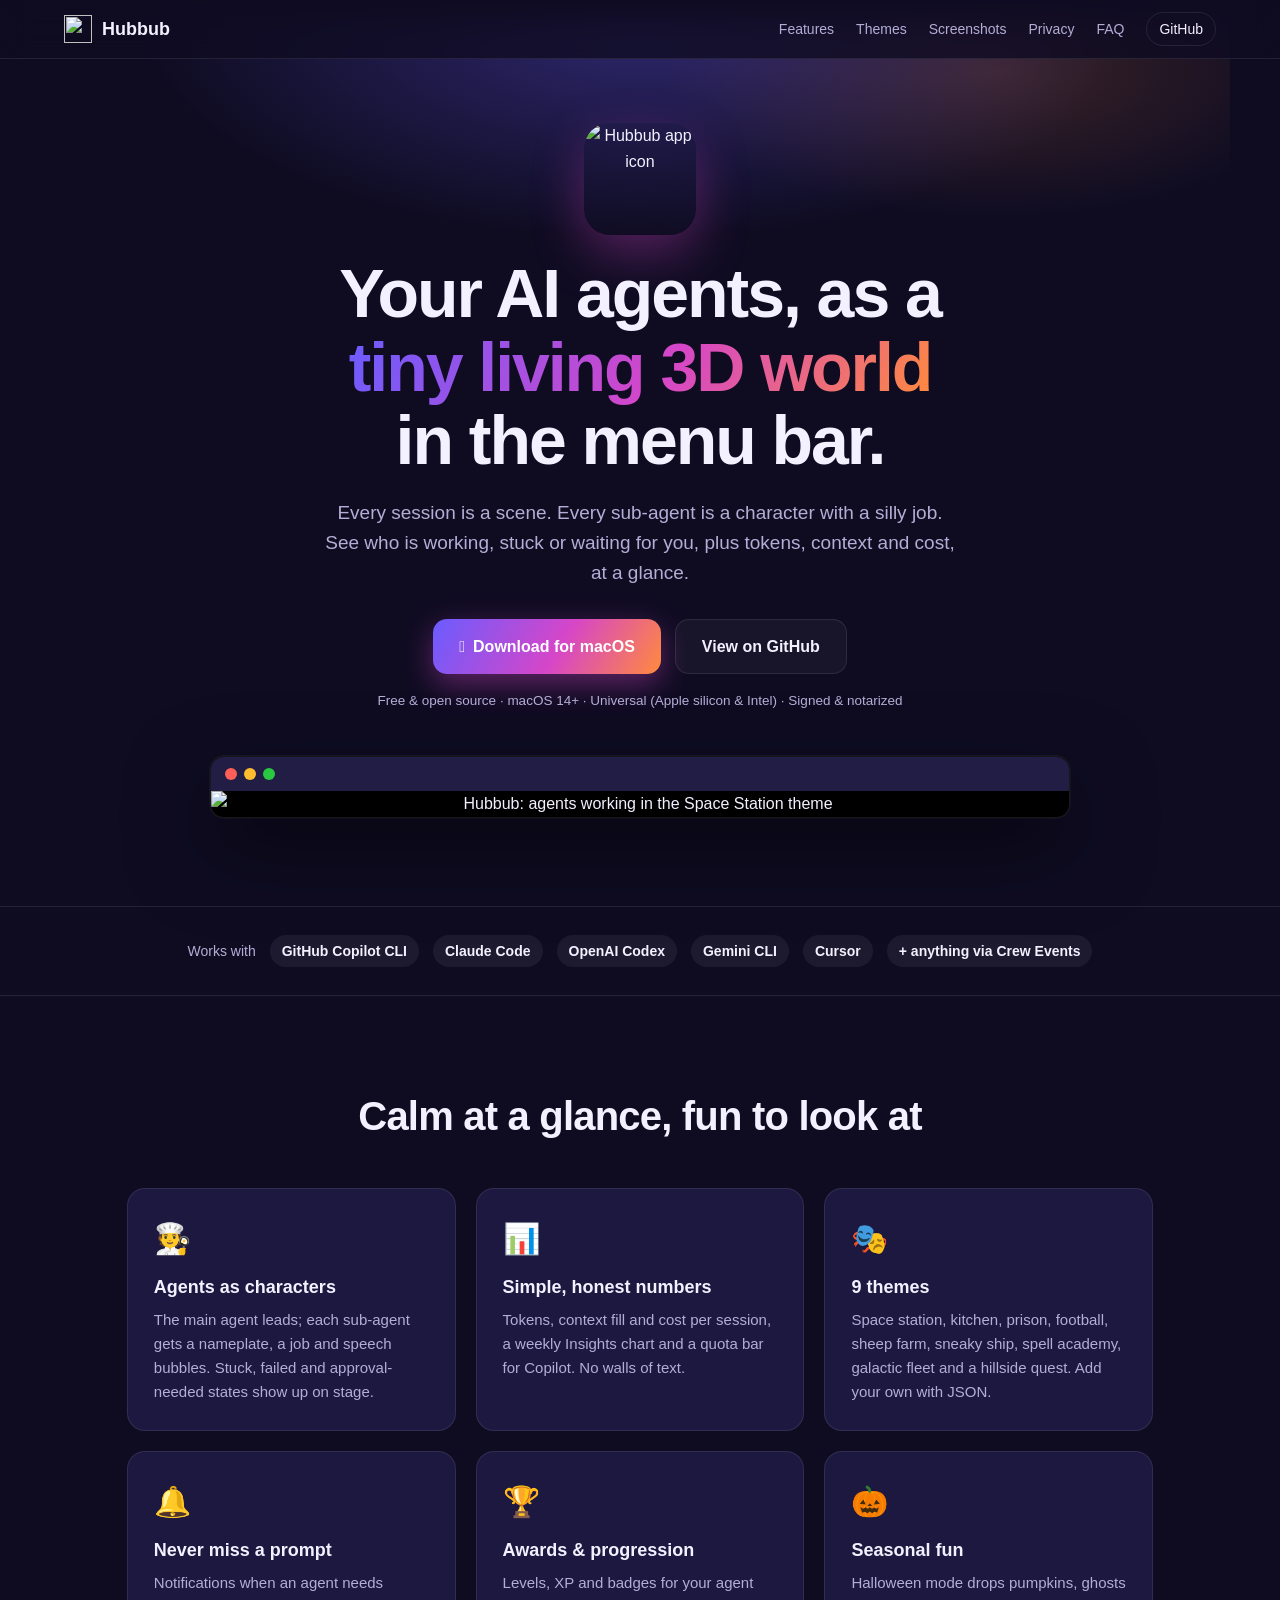
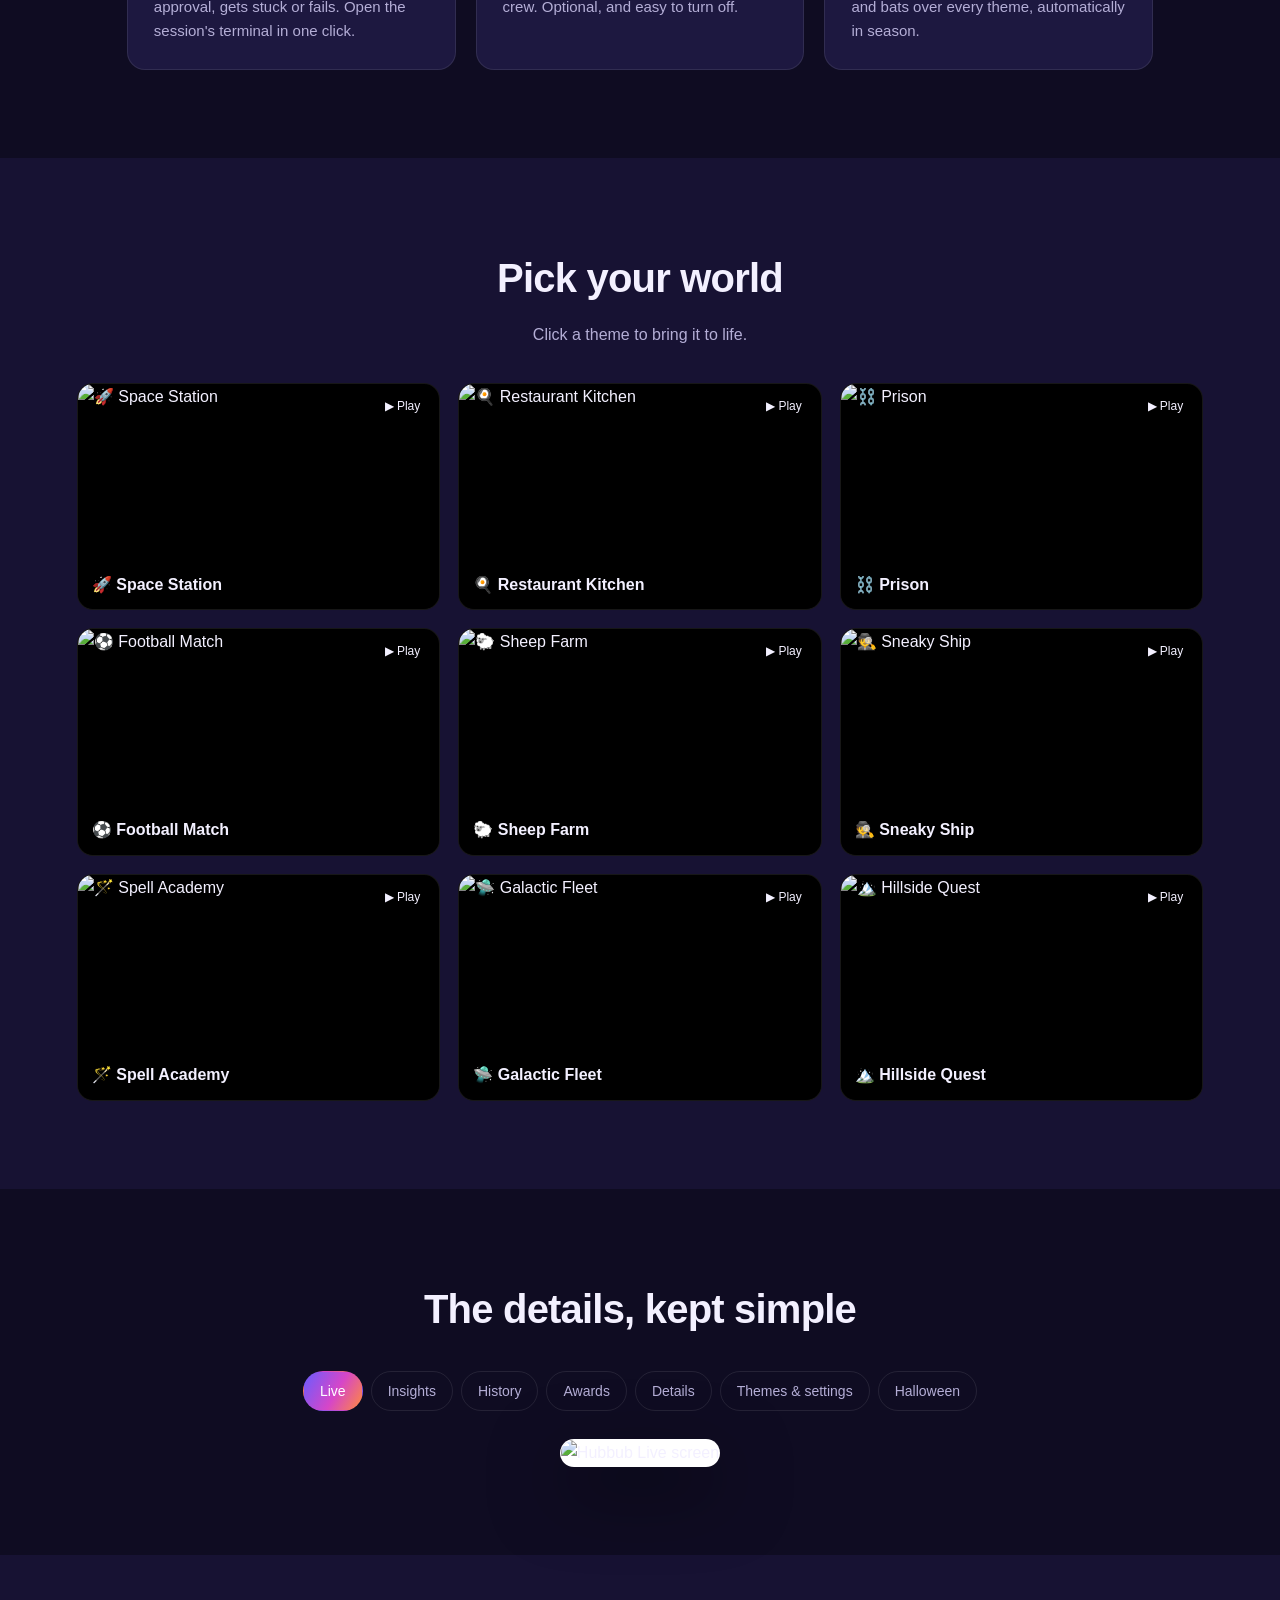
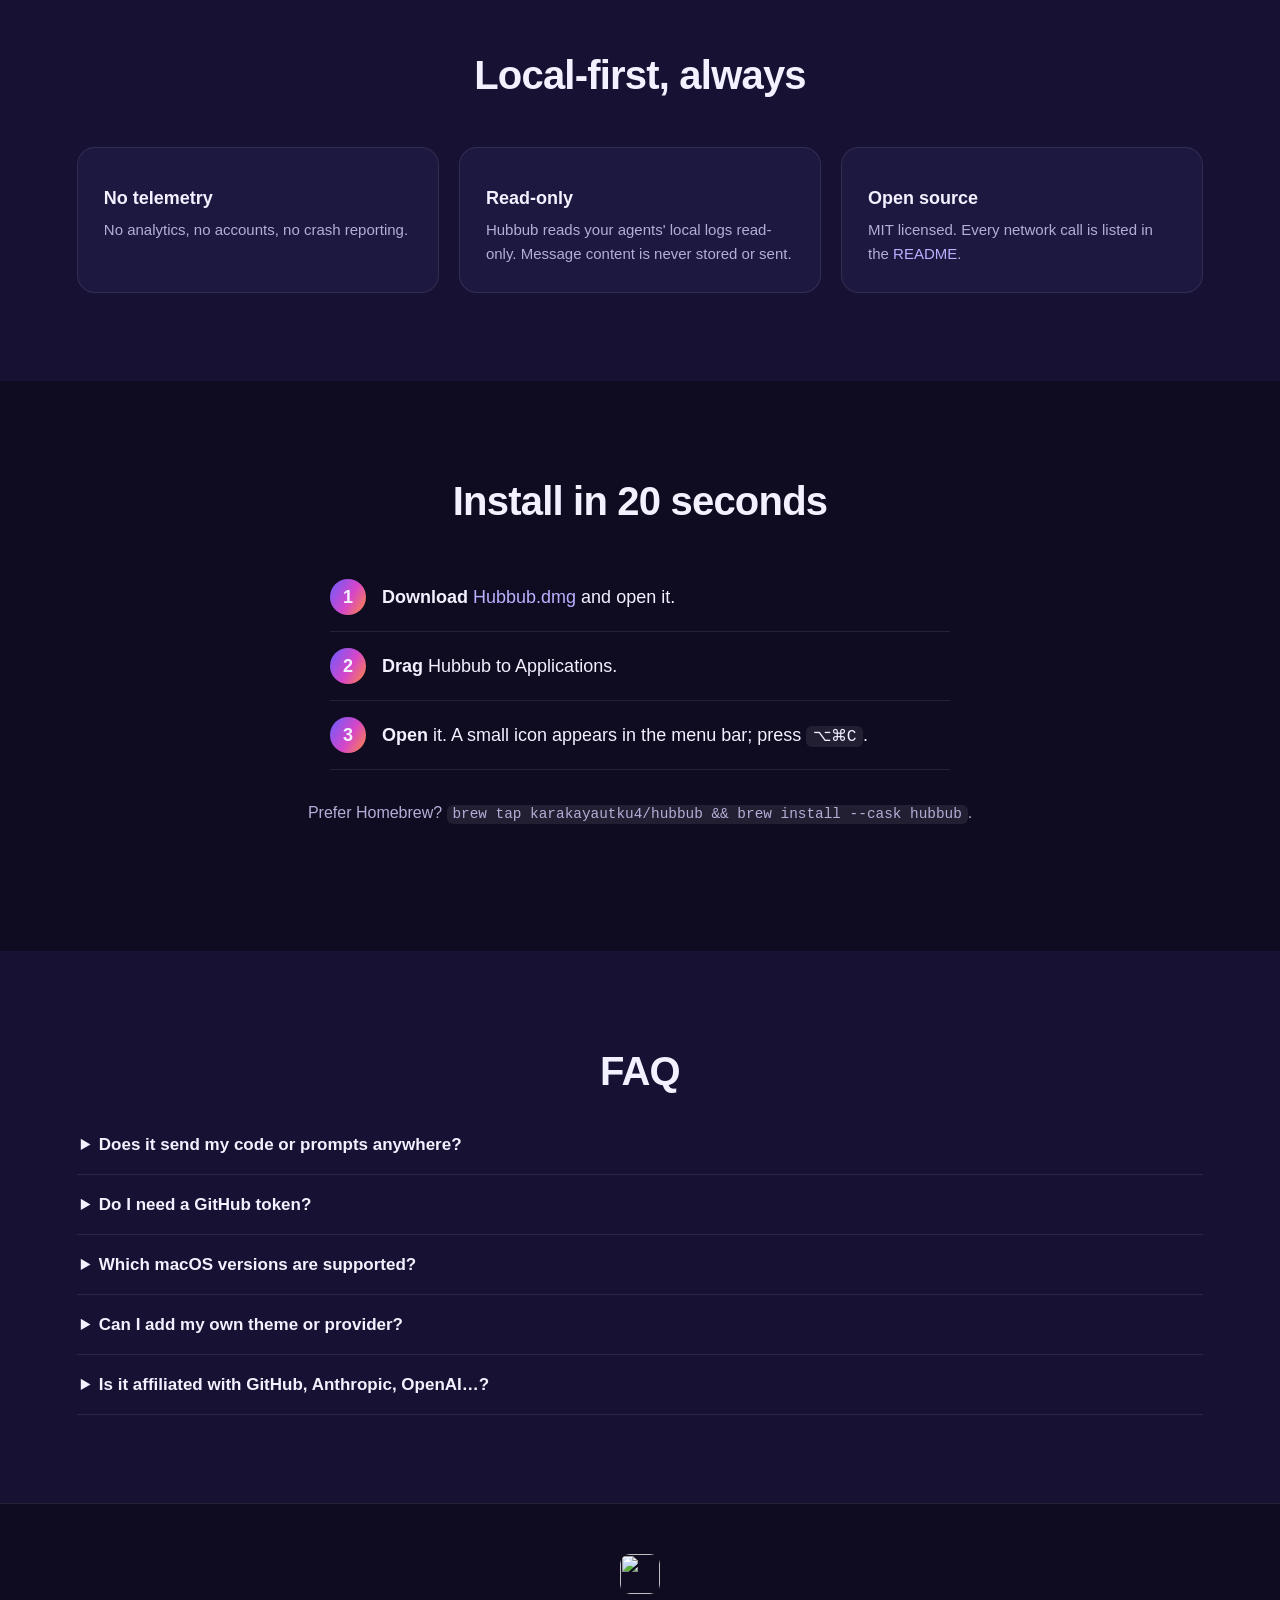
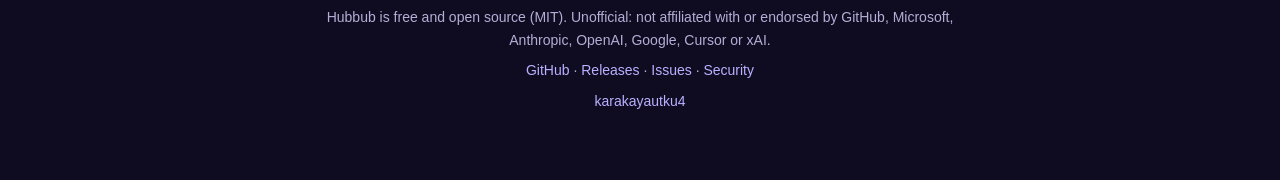
==== site/index.html @ 44a7c017 "Hubbub 0.1.0: initial public release Co-authored-by: Copilot <223556219+Copilot@users.noreply.github" ====
<!doctype html>
<html lang="en">
<head>
<meta charset="utf-8">
<meta name="viewport" content="width=device-width, initial-scale=1">
<title>Hubbub – your AI coding agents as a tiny 3D world in the macOS menu bar</title>
<meta name="description" content="Hubbub turns Copilot, Claude Code, Codex, Gemini and Cursor sessions into small interactive 3D scenes in your menu bar. See who is working, stuck or waiting, plus tokens, context and cost. Free, open source, local-first.">
<meta property="og:title" content="Hubbub – AI agents as a tiny 3D world in your menu bar">
<meta property="og:description" content="Every session is a scene. Every sub-agent is a character with a silly job. Free, open source, no telemetry.">
<meta property="og:type" content="website">
<meta property="og:image" content="https://karakayautku4.github.io/hubbub/images/themes/space.jpg">
<meta name="twitter:card" content="summary_large_image">
<meta name="theme-color" content="#14102b">
<link rel="canonical" href="https://karakayautku4.github.io/hubbub/">
<meta name="keywords" content="Hubbub, macOS menu bar app, AI coding agents, GitHub Copilot CLI, Claude Code, Codex CLI, Gemini CLI, Cursor, agent monitor, token usage, context window, session viewer, SceneKit">
<meta name="robots" content="index, follow, max-image-preview:large">
<meta property="og:url" content="https://karakayautku4.github.io/hubbub/">
<meta property="og:site_name" content="Hubbub">
<meta property="og:image:alt" content="Hubbub showing AI agents working in a 3D space station">
<script type="application/ld+json">
{"@context":"https://schema.org","@graph":[
{"@type":"SoftwareApplication","name":"Hubbub","applicationCategory":"DeveloperApplication","operatingSystem":"macOS 14 or later",
 "description":"Free, open-source macOS menu bar app that shows GitHub Copilot CLI, Claude Code, Codex, Gemini CLI and Cursor sessions as small interactive 3D scenes, with tokens, context usage, cost and quota at a glance. Local-first, no telemetry.",
 "url":"https://karakayautku4.github.io/hubbub/","downloadUrl":"https://github.com/karakayautku4/hubbub/releases/latest/download/Hubbub.dmg",
 "softwareVersion":"0.1.0","license":"https://opensource.org/licenses/MIT","image":"https://karakayautku4.github.io/hubbub/images/icon.png",
 "codeRepository":"https://github.com/karakayautku4/hubbub","offers":{"@type":"Offer","price":"0","priceCurrency":"USD"},
 "author":{"@type":"Person","name":"karakayautku4","url":"https://karakayautku4.dev"}},
{"@type":"FAQPage","mainEntity":[
 {"@type":"Question","name":"What is Hubbub?","acceptedAnswer":{"@type":"Answer","text":"Hubbub is a free, open-source macOS menu bar app that turns your AI coding agent sessions (GitHub Copilot CLI, Claude Code, Codex, Gemini CLI, Cursor) into small interactive 3D scenes, showing who is working, stuck or waiting for approval, plus tokens, context fill and cost."}},
 {"@type":"Question","name":"Does Hubbub send my code or prompts anywhere?","acceptedAnswer":{"@type":"Answer","text":"No. Hubbub only reads local session logs read-only, has no telemetry, and never stores or sends message content."}},
 {"@type":"Question","name":"Which macOS versions does Hubbub support?","acceptedAnswer":{"@type":"Answer","text":"macOS 14 (Sonoma) or later, on Apple silicon and Intel. The download is signed with a Developer ID and notarized by Apple."}},
 {"@type":"Question","name":"How do I install Hubbub?","acceptedAnswer":{"@type":"Answer","text":"Download Hubbub.dmg from GitHub Releases, drag Hubbub to Applications, or run: brew tap karakayautku4/hubbub && brew install --cask hubbub."}}]}
]}
</script>
<link rel="icon" href="images/icon.png">
<link rel="stylesheet" href="style.css">
</head>
<body>

<header class="nav">
  <a class="brand" href="#top"><img src="images/icon.png" alt="" width="28" height="28"> Hubbub</a>
  <nav>
    <a href="#features">Features</a>
    <a href="#themes">Themes</a>
    <a href="#screens">Screenshots</a>
    <a href="#privacy">Privacy</a>
    <a href="#faq">FAQ</a>
    <a class="gh" href="https://github.com/karakayautku4/hubbub">GitHub</a>
  </nav>
</header>

<main id="top">
  <section class="hero">
    <img class="app-icon" src="images/icon.png" alt="Hubbub app icon" width="112" height="112">
    <h1>Your AI agents, as a<br><span class="grad">tiny living 3D world</span><br>in the menu bar.</h1>
    <p class="lead">Every session is a scene. Every sub-agent is a character with a silly job.
      See who is working, stuck or waiting for you, plus tokens, context and cost, at a glance.</p>
    <div class="cta">
      <a class="btn primary" id="dl" href="https://github.com/karakayautku4/hubbub/releases/latest/download/Hubbub.dmg">
        <span class="apple"></span> Download for macOS</a>
      <a class="btn" href="https://github.com/karakayautku4/hubbub">View on GitHub</a>
    </div>
    <p class="meta"><span id="ver">Free &amp; open source</span> · macOS 14+ · Universal (Apple silicon &amp; Intel) · Signed &amp; notarized</p>

    <div class="window">
      <div class="bar"><i></i><i></i><i></i></div>
      <img src="images/hero.gif" alt="Hubbub: agents working in the Space Station theme">
    </div>
  </section>

  <section class="strip">
    <span>Works with</span>
    <b>GitHub Copilot CLI</b><b>Claude Code</b><b>OpenAI Codex</b><b>Gemini CLI</b><b>Cursor</b><b>+ anything via Crew Events</b>
  </section>

  <section id="features">
    <h2>Calm at a glance, fun to look at</h2>
    <div class="grid">
      <article><div class="ico">🧑‍🍳</div><h3>Agents as characters</h3>
        <p>The main agent leads; each sub-agent gets a nameplate, a job and speech bubbles. Stuck, failed and approval-needed states show up on stage.</p></article>
      <article><div class="ico">📊</div><h3>Simple, honest numbers</h3>
        <p>Tokens, context fill and cost per session, a weekly Insights chart and a quota bar for Copilot. No walls of text.</p></article>
      <article><div class="ico">🎭</div><h3>9 themes</h3>
        <p>Space station, kitchen, prison, football, sheep farm, sneaky ship, spell academy, galactic fleet and a hillside quest. Add your own with JSON.</p></article>
      <article><div class="ico">🔔</div><h3>Never miss a prompt</h3>
        <p>Notifications when an agent needs approval, gets stuck or fails. Open the session's terminal in one click.</p></article>
      <article><div class="ico">🏆</div><h3>Awards &amp; progression</h3>
        <p>Levels, XP and badges for your agent crew. Optional, and easy to turn off.</p></article>
      <article><div class="ico">🎃</div><h3>Seasonal fun</h3>
        <p>Halloween mode drops pumpkins, ghosts and bats over every theme, automatically in season.</p></article>
    </div>
  </section>

  <section id="themes" class="dark">
    <h2>Pick your world</h2>
    <p class="sub">Click a theme to bring it to life.</p>
    <div class="themes" id="themeGrid"></div>
  </section>

  <section id="screens">
    <h2>The details, kept simple</h2>
    <div class="tabs" id="shotTabs" role="tablist"></div>
    <div class="shot"><img id="shotImg" alt=""></div>
  </section>

  <section id="privacy" class="dark">
    <h2>Local-first, always</h2>
    <div class="grid three">
      <article><h3>No telemetry</h3><p>No analytics, no accounts, no crash reporting.</p></article>
      <article><h3>Read-only</h3><p>Hubbub reads your agents' local logs read-only. Message content is never stored or sent.</p></article>
      <article><h3>Open source</h3><p>MIT licensed. Every network call is listed in the <a href="https://github.com/karakayautku4/hubbub#-privacy">README</a>.</p></article>
    </div>
  </section>

  <section id="install">
    <h2>Install in 20 seconds</h2>
    <ol class="steps">
      <li><span><b>Download</b> <a href="https://github.com/karakayautku4/hubbub/releases/latest/download/Hubbub.dmg">Hubbub.dmg</a> and open it.</span></li>
      <li><span><b>Drag</b> Hubbub to Applications.</span></li>
      <li><span><b>Open</b> it. A small icon appears in the menu bar; press <kbd>⌥⌘C</kbd>.</span></li>
    </ol>
    <p class="sub">Prefer Homebrew? <code>brew tap karakayautku4/hubbub &amp;&amp; brew install --cask hubbub</code>.</p>
  </section>

  <section id="faq" class="dark">
    <h2>FAQ</h2>
    <div class="faq">
      <details><summary>Does it send my code or prompts anywhere?</summary><p>No. Hubbub only reads local session logs and shows tool names, timestamps and token counts.</p></details>
      <details><summary>Do I need a GitHub token?</summary><p>Only for the Copilot quota bar (via <code>gh auth login</code>). Everything else works without it.</p></details>
      <details><summary>Which macOS versions are supported?</summary><p>macOS 14 (Sonoma) or later, on Apple silicon and Intel.</p></details>
      <details><summary>Can I add my own theme or provider?</summary><p>Yes. See the <a href="https://github.com/karakayautku4/hubbub/blob/main/docs/CREATING_THEMES.md">theme guide</a> and <a href="https://github.com/karakayautku4/hubbub/blob/main/CONTRIBUTING.md">contributing</a>.</p></details>
      <details><summary>Is it affiliated with GitHub, Anthropic, OpenAI…?</summary><p>No. Hubbub is an independent project. Names and logos belong to their owners.</p></details>
    </div>
  </section>
</main>

<footer>
  <img src="images/icon.png" alt="" width="40" height="40">
  <p>Hubbub is free and open source (MIT). Unofficial: not affiliated with or endorsed by GitHub, Microsoft, Anthropic, OpenAI, Google, Cursor or xAI.</p>
  <p><a href="https://github.com/karakayautku4/hubbub">GitHub</a> · <a href="https://github.com/karakayautku4/hubbub/releases">Releases</a> · <a href="https://github.com/karakayautku4/hubbub/issues">Issues</a> · <a href="https://github.com/karakayautku4/hubbub/blob/main/SECURITY.md">Security</a></p>
  <p><a href="https://karakayautku4.dev">karakayautku4</a></p>
</footer>

<script src="script.js"></script>
</body>
</html>
---- site/style.css ----
:root {
  --bg: #0f0c22; --bg2: #171233; --card: #1d1840; --line: rgba(255,255,255,.09);
  --text: #f3f0ff; --dim: #b4aed6;
  --a: #6a5cff; --b: #d646c8; --c: #ff8a3d;
  --grad: linear-gradient(120deg, var(--a), var(--b) 55%, var(--c));
}
* { box-sizing: border-box; }
html { scroll-behavior: smooth; }
body { margin: 0; background: var(--bg); color: var(--text); line-height: 1.6;
  font: 16px/1.6 -apple-system, BlinkMacSystemFont, "SF Pro Text", "Segoe UI", Roboto, sans-serif; }
a { color: #b9b0ff; text-decoration: none; } a:hover { text-decoration: underline; }
code, kbd { font-family: ui-monospace, "SF Mono", Menlo, monospace; background: rgba(255,255,255,.08);
  padding: .1em .4em; border-radius: 6px; font-size: .9em; }
img { max-width: 100%; display: block; }

.nav { position: sticky; top: 0; z-index: 10; display: flex; justify-content: space-between; align-items: center;
  padding: 12px max(20px, 5vw); background: rgba(15,12,34,.8); backdrop-filter: blur(14px); border-bottom: 1px solid var(--line); }
.brand { display: flex; align-items: center; gap: 10px; font-weight: 700; color: var(--text); font-size: 18px; }
.nav nav { display: flex; gap: 22px; align-items: center; font-size: 14px; }
.nav nav a { color: var(--dim); } .nav nav a:hover { color: var(--text); text-decoration: none; }
.nav .gh { border: 1px solid var(--line); padding: 5px 12px; border-radius: 999px; color: var(--text); }

section { padding: 88px max(20px, 6vw); max-width: 1180px; margin: 0 auto; }
section.dark { max-width: none; background: var(--bg2); }
section.dark > * { max-width: 1180px; margin-left: auto; margin-right: auto; }
h2 { font-size: clamp(28px, 4vw, 40px); text-align: center; margin: 0 0 12px; letter-spacing: -.02em; }
.sub { text-align: center; color: var(--dim); margin: 0 0 36px; }

.hero { text-align: center; padding-top: 64px; position: relative; }
.hero::before { content: ""; position: absolute; inset: -40px 0 auto; height: 520px; z-index: -1;
  background: radial-gradient(60% 60% at 50% 0, rgba(106,92,255,.35), transparent 70%),
              radial-gradient(40% 40% at 80% 10%, rgba(255,138,61,.18), transparent 70%); }
.app-icon { margin: 0 auto 22px; border-radius: 26px; box-shadow: 0 18px 50px rgba(214,70,200,.35); }
h1 { font-size: clamp(36px, 6.2vw, 68px); line-height: 1.08; letter-spacing: -.03em; margin: 0 0 20px; }
.grad { background: var(--grad); -webkit-background-clip: text; background-clip: text; color: transparent; }
.lead { max-width: 640px; margin: 0 auto 30px; color: var(--dim); font-size: 19px; }
.cta { display: flex; gap: 14px; justify-content: center; flex-wrap: wrap; }
.btn { display: inline-flex; align-items: center; gap: 8px; padding: 14px 26px; border-radius: 14px; font-weight: 600;
  border: 1px solid var(--line); color: var(--text); background: rgba(255,255,255,.04); transition: transform .15s, box-shadow .15s; }
.btn:hover { transform: translateY(-2px); text-decoration: none; }
.btn.primary { background: var(--grad); border: 0; color: #fff; box-shadow: 0 10px 30px rgba(214,70,200,.4); }
.apple::before { content: "\f8ff"; font-family: -apple-system, "SF Pro", sans-serif; }
.meta { color: var(--dim); font-size: 13.5px; margin: 16px 0 44px; }

.window { max-width: 860px; margin: 0 auto; border-radius: 14px; overflow: hidden; border: 1px solid var(--line);
  background: #000; box-shadow: 0 30px 80px rgba(0,0,0,.55), 0 0 0 1px rgba(255,255,255,.04); }
.window .bar { display: flex; gap: 7px; padding: 11px 14px; background: #221d44; }
.window .bar i { width: 12px; height: 12px; border-radius: 50%; background: #ff5f57; }
.window .bar i:nth-child(2) { background: #febc2e; } .window .bar i:nth-child(3) { background: #28c840; }
.window img { width: 100%; }

.strip { display: flex; flex-wrap: wrap; gap: 10px 14px; justify-content: center; align-items: center; padding: 28px 20px;
  color: var(--dim); font-size: 14px; max-width: none; border-block: 1px solid var(--line); }
.strip b { font-weight: 600; color: var(--text); background: rgba(255,255,255,.06); padding: 5px 12px; border-radius: 999px; }

.grid { display: grid; grid-template-columns: repeat(auto-fit, minmax(300px, 1fr)); gap: 20px; margin-top: 40px; }
.grid.three { grid-template-columns: repeat(auto-fit, minmax(240px, 1fr)); }
.grid article { background: var(--card); border: 1px solid var(--line); border-radius: 18px; padding: 26px; }
.grid h3 { margin: 10px 0 6px; font-size: 18px; } .grid p { margin: 0; color: var(--dim); font-size: 15px; }
.ico { font-size: 30px; }

.themes { display: grid; grid-template-columns: repeat(auto-fill, minmax(300px, 1fr)); gap: 18px; }
.theme { position: relative; border-radius: 16px; overflow: hidden; border: 1px solid var(--line); background: #000;
  cursor: pointer; padding: 0; color: inherit; font: inherit; text-align: left; aspect-ratio: 16/10; transition: transform .2s, box-shadow .2s; }
.theme:hover { transform: translateY(-4px); box-shadow: 0 16px 40px rgba(106,92,255,.35); }
.theme img { width: 100%; height: 100%; object-fit: cover; }
.theme span { position: absolute; left: 0; right: 0; bottom: 0; padding: 26px 14px 12px; font-weight: 600;
  background: linear-gradient(transparent, rgba(0,0,0,.8)); }
.theme .play { position: absolute; top: 10px; right: 10px; padding: 3px 9px; border-radius: 999px; font-size: 12px; font-style: normal; background: rgba(0,0,0,.6); }
.theme.on .play { display: none; }

.tabs { display: flex; flex-wrap: wrap; gap: 8px; justify-content: center; margin: 30px 0 28px; }
.tabs button { border: 1px solid var(--line); background: transparent; color: var(--dim); padding: 8px 16px; border-radius: 999px;
  cursor: pointer; font: inherit; font-size: 14px; }
.tabs button[aria-selected="true"] { background: var(--grad); color: #fff; border-color: transparent; }
.shot { display: flex; justify-content: center; }
.shot img { max-height: 640px; width: auto; border-radius: 16px; border: 1px solid var(--line); box-shadow: 0 24px 70px rgba(0,0,0,.5); background: #fff; }

.steps { max-width: 620px; margin: 30px auto; padding: 0; list-style: none; counter-reset: s; }
.steps li { counter-increment: s; display: flex; gap: 16px; align-items: center; padding: 16px 0; border-bottom: 1px solid var(--line); font-size: 18px; }
.steps li::before { content: counter(s); flex: none; width: 36px; height: 36px; border-radius: 50%; background: var(--grad);
  display: grid; place-items: center; font-weight: 700; }

.faq { max-width: 760px; }
.faq details { border-bottom: 1px solid var(--line); padding: 16px 4px; }
.faq summary { cursor: pointer; font-weight: 600; font-size: 17px; }
.faq p { color: var(--dim); margin: 10px 0 0; }

footer { text-align: center; padding: 50px 20px 60px; color: var(--dim); font-size: 14px; border-top: 1px solid var(--line); }
footer img { margin: 0 auto 12px; border-radius: 10px; } footer p { max-width: 640px; margin: 8px auto; }

@media (max-width: 720px) { .nav nav a:not(.gh) { display: none; } section { padding-block: 60px; } }
@media (prefers-reduced-motion: reduce) { html { scroll-behavior: auto; } .btn, .theme { transition: none; } }
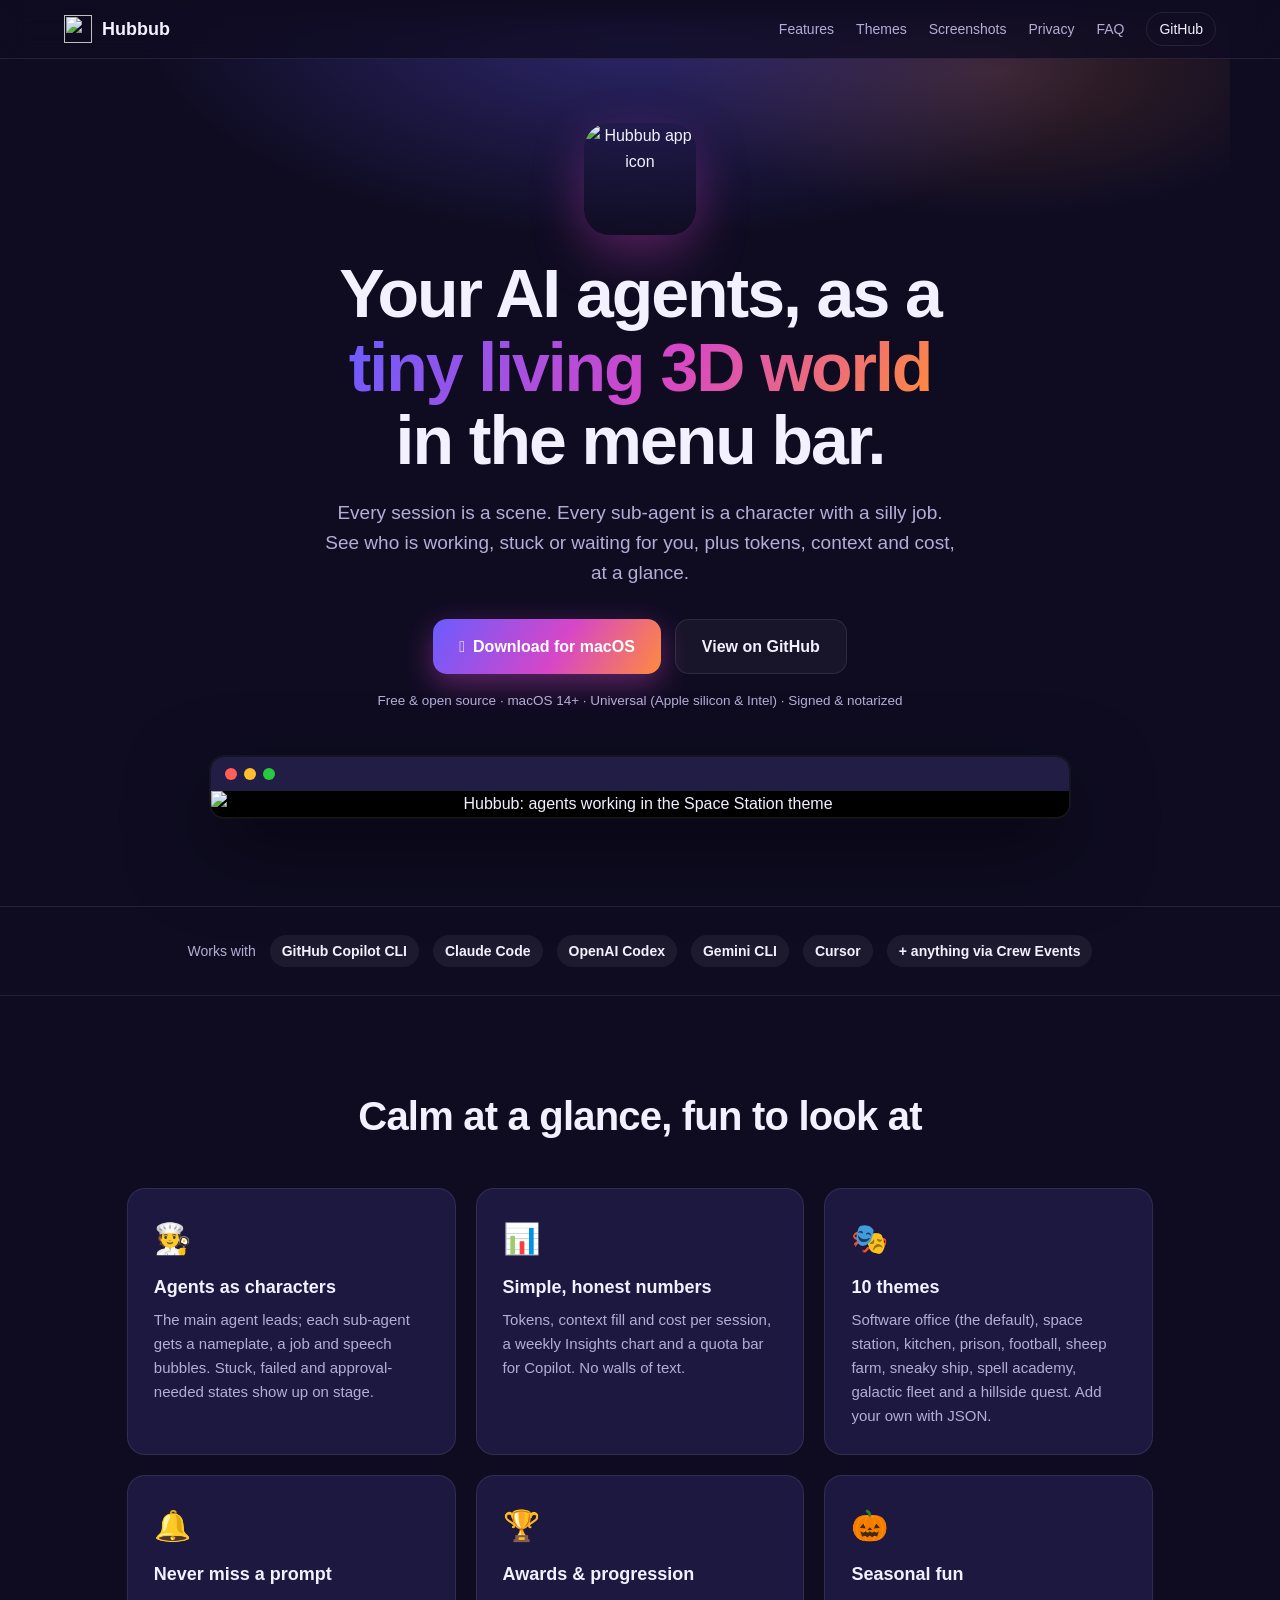
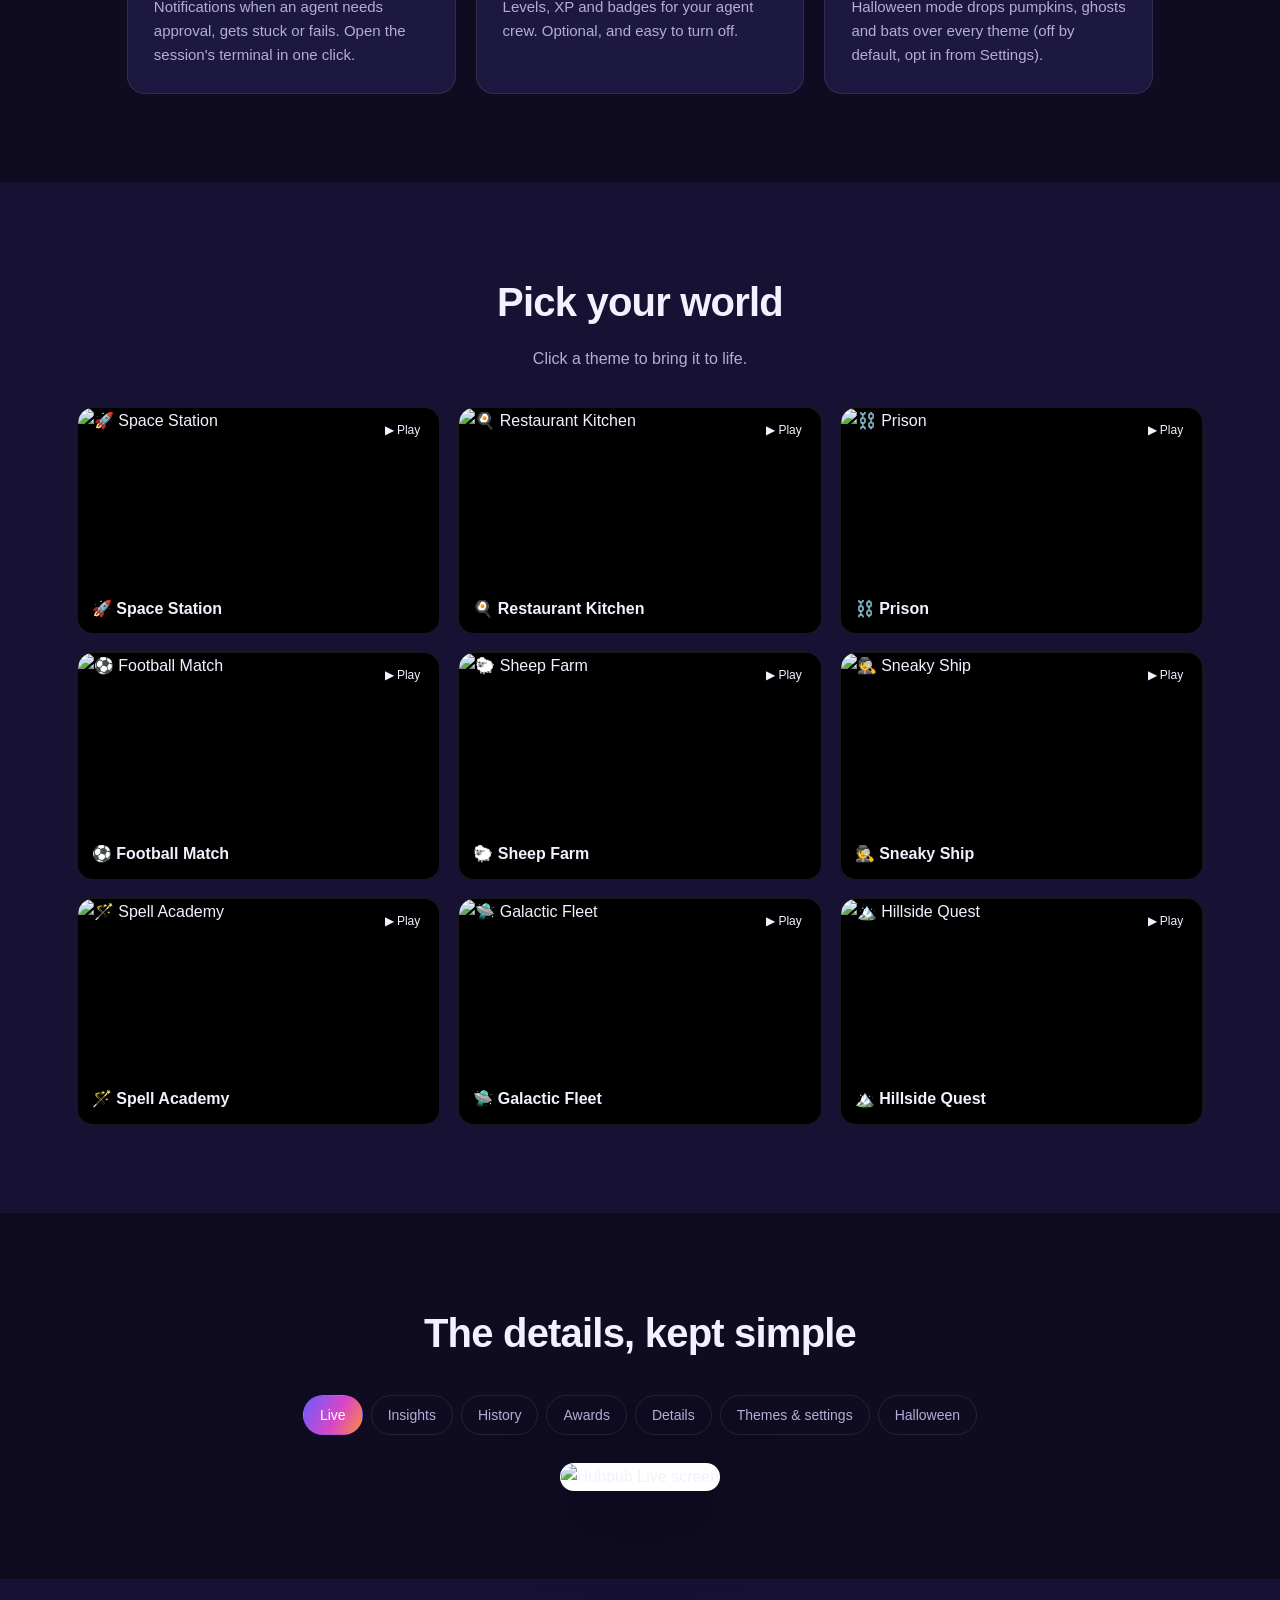
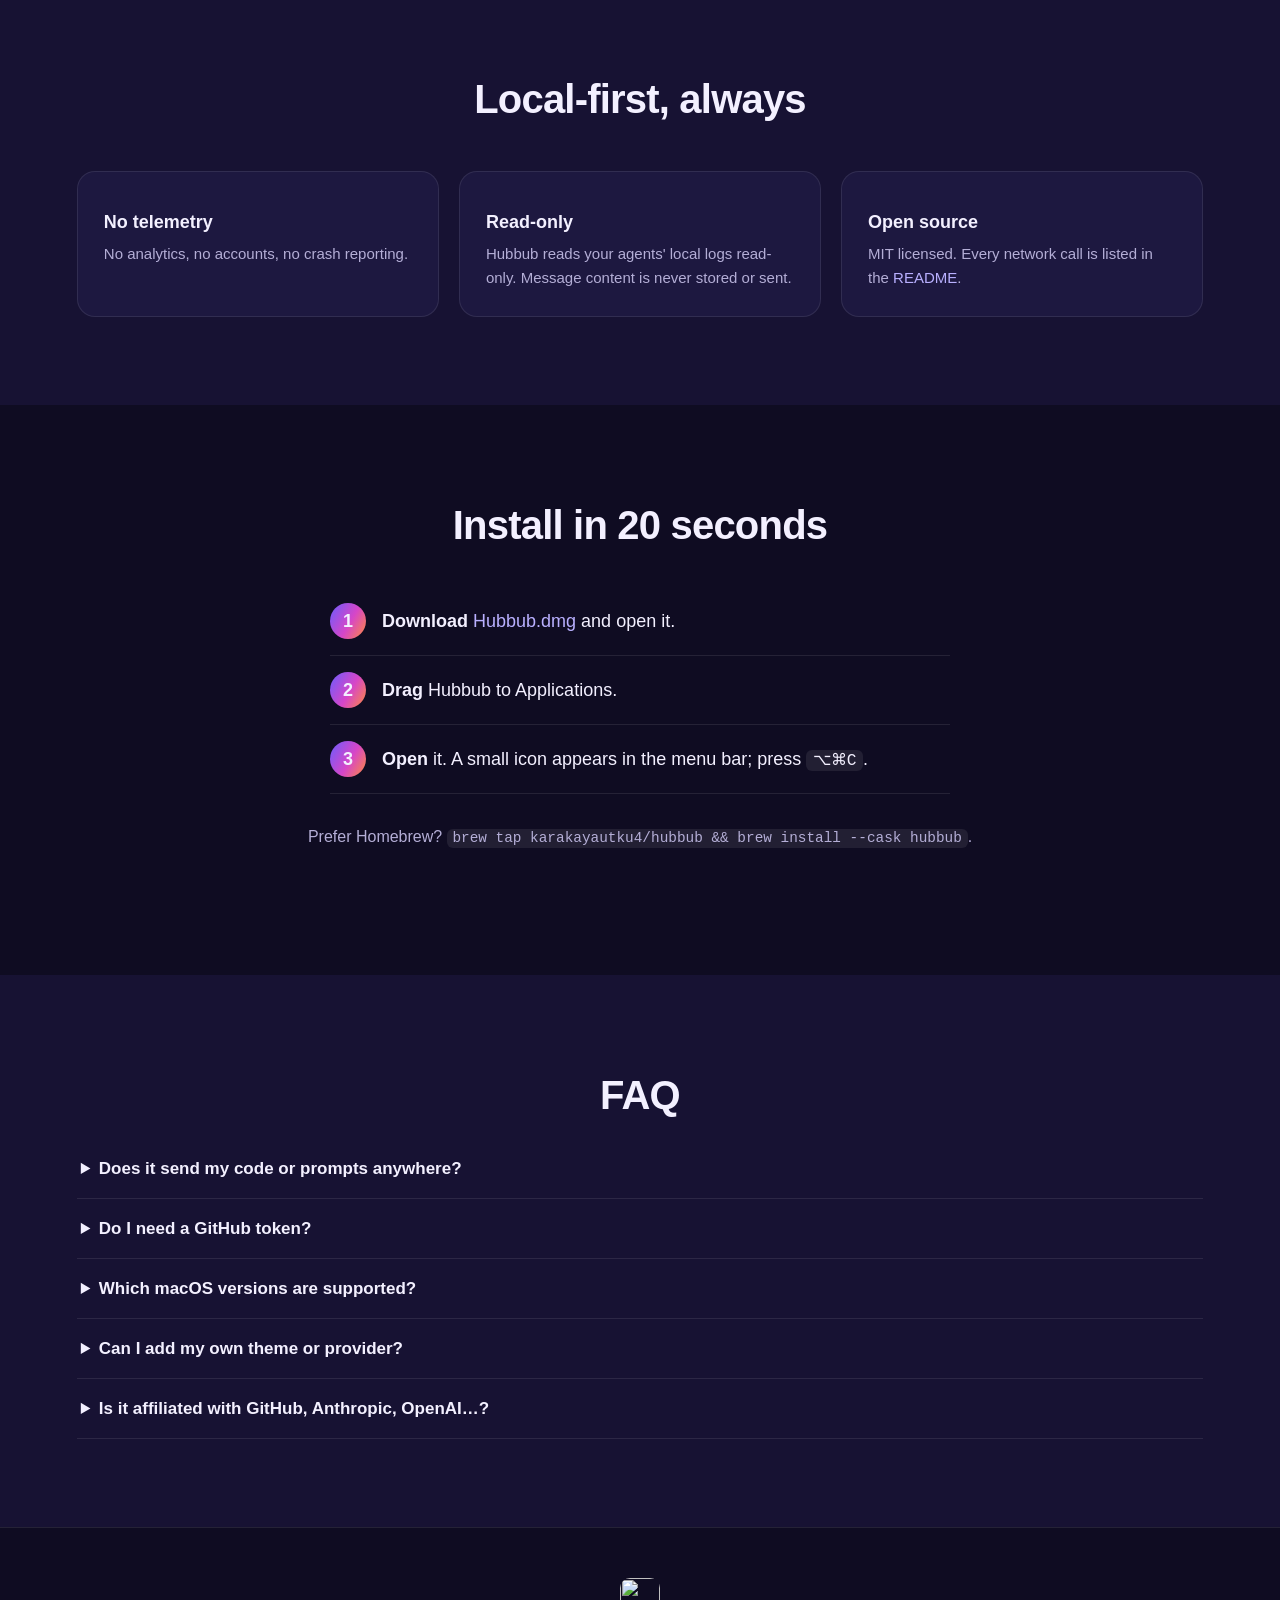
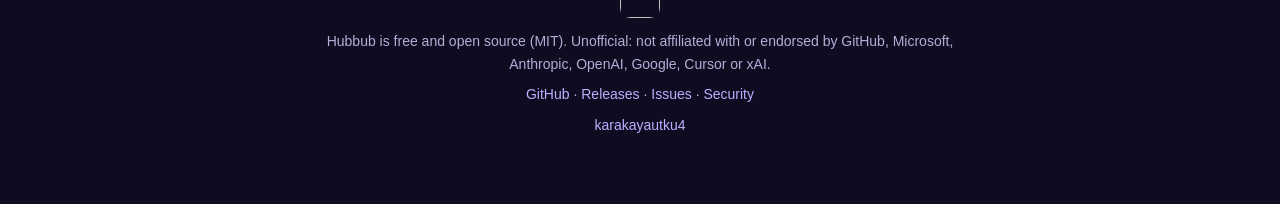
==== commit e7f49837: "v0.1.1: Office default theme, Halloween opt-in, cost and approval fixes - New Software Office theme " ====
--- a/site/index.html
+++ b/site/index.html
@@ -80,14 +80,14 @@
         <p>The main agent leads; each sub-agent gets a nameplate, a job and speech bubbles. Stuck, failed and approval-needed states show up on stage.</p></article>
       <article><div class="ico">📊</div><h3>Simple, honest numbers</h3>
         <p>Tokens, context fill and cost per session, a weekly Insights chart and a quota bar for Copilot. No walls of text.</p></article>
-      <article><div class="ico">🎭</div><h3>9 themes</h3>
-        <p>Space station, kitchen, prison, football, sheep farm, sneaky ship, spell academy, galactic fleet and a hillside quest. Add your own with JSON.</p></article>
+      <article><div class="ico">🎭</div><h3>10 themes</h3>
+        <p>Software office (the default), space station, kitchen, prison, football, sheep farm, sneaky ship, spell academy, galactic fleet and a hillside quest. Add your own with JSON.</p></article>
       <article><div class="ico">🔔</div><h3>Never miss a prompt</h3>
         <p>Notifications when an agent needs approval, gets stuck or fails. Open the session's terminal in one click.</p></article>
       <article><div class="ico">🏆</div><h3>Awards &amp; progression</h3>
         <p>Levels, XP and badges for your agent crew. Optional, and easy to turn off.</p></article>
       <article><div class="ico">🎃</div><h3>Seasonal fun</h3>
-        <p>Halloween mode drops pumpkins, ghosts and bats over every theme, automatically in season.</p></article>
+        <p>Halloween mode drops pumpkins, ghosts and bats over every theme (off by default, opt in from Settings).</p></article>
     </div>
   </section>
 
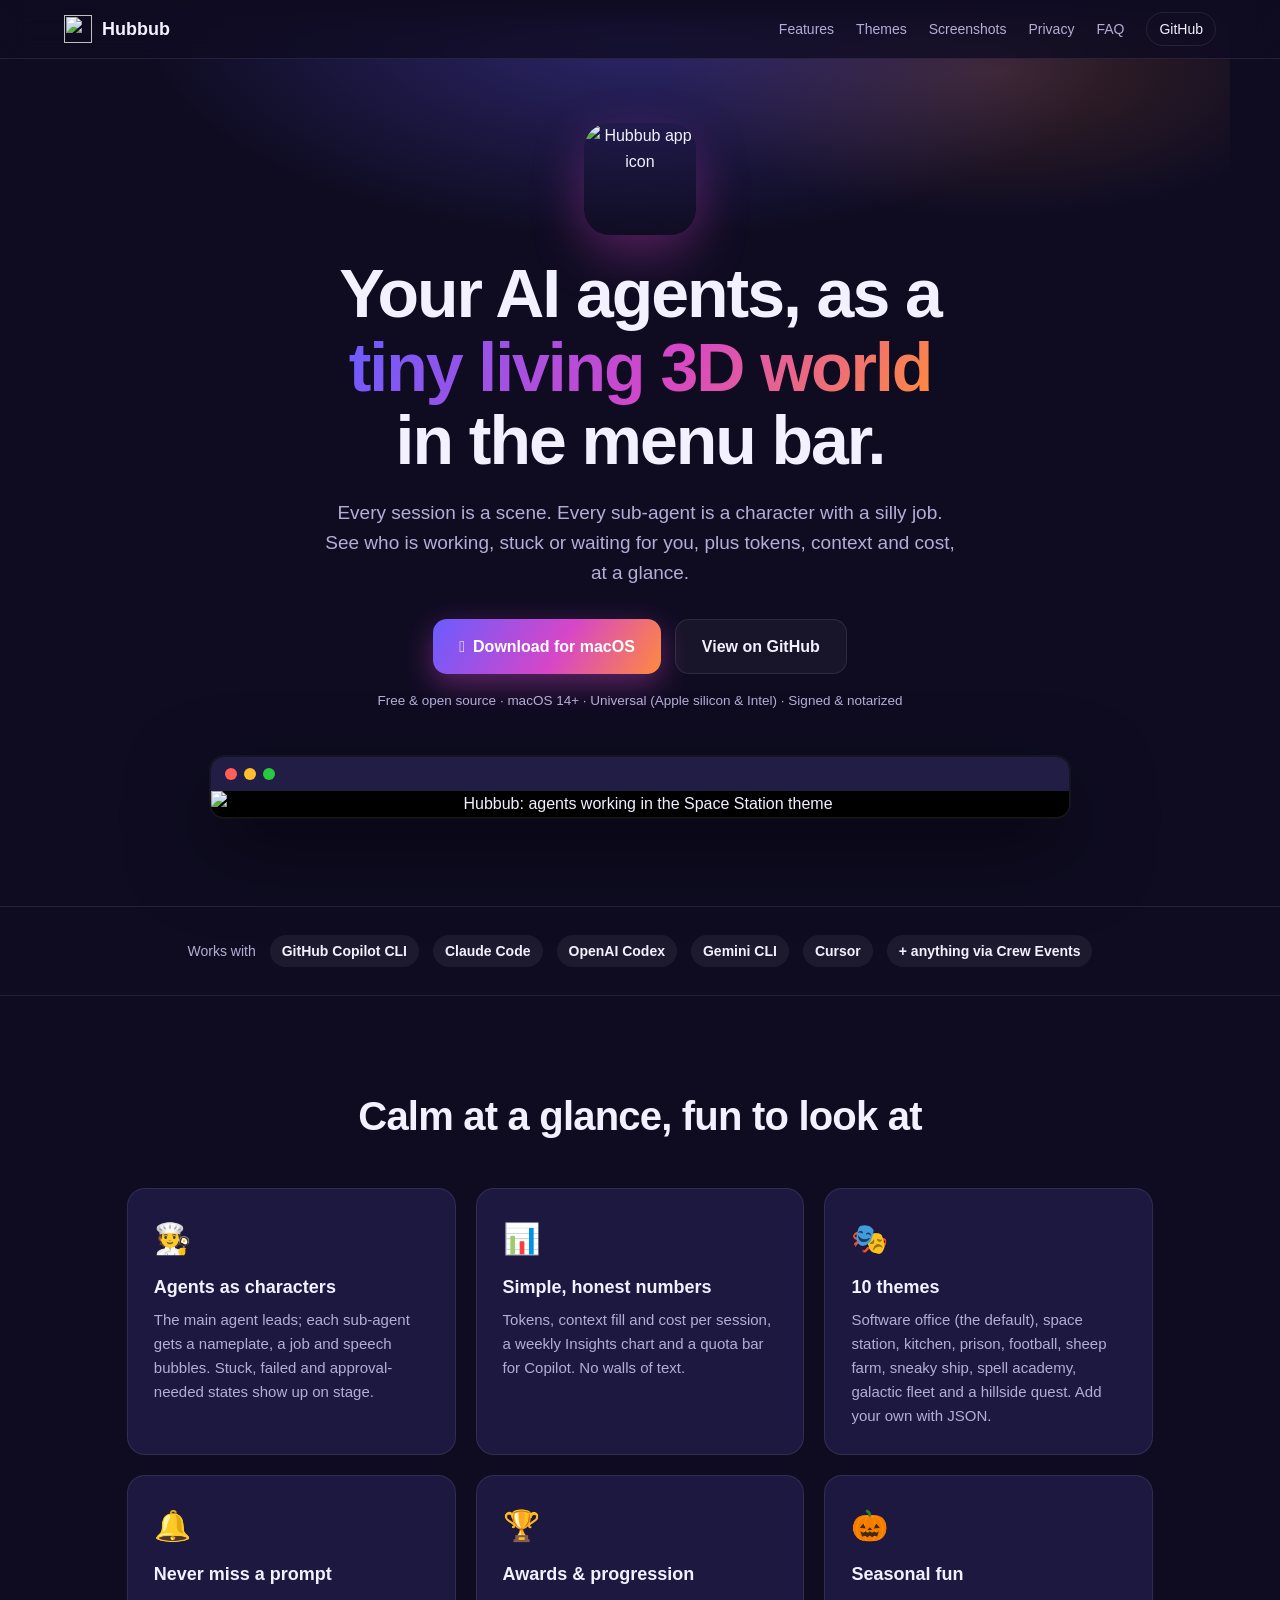
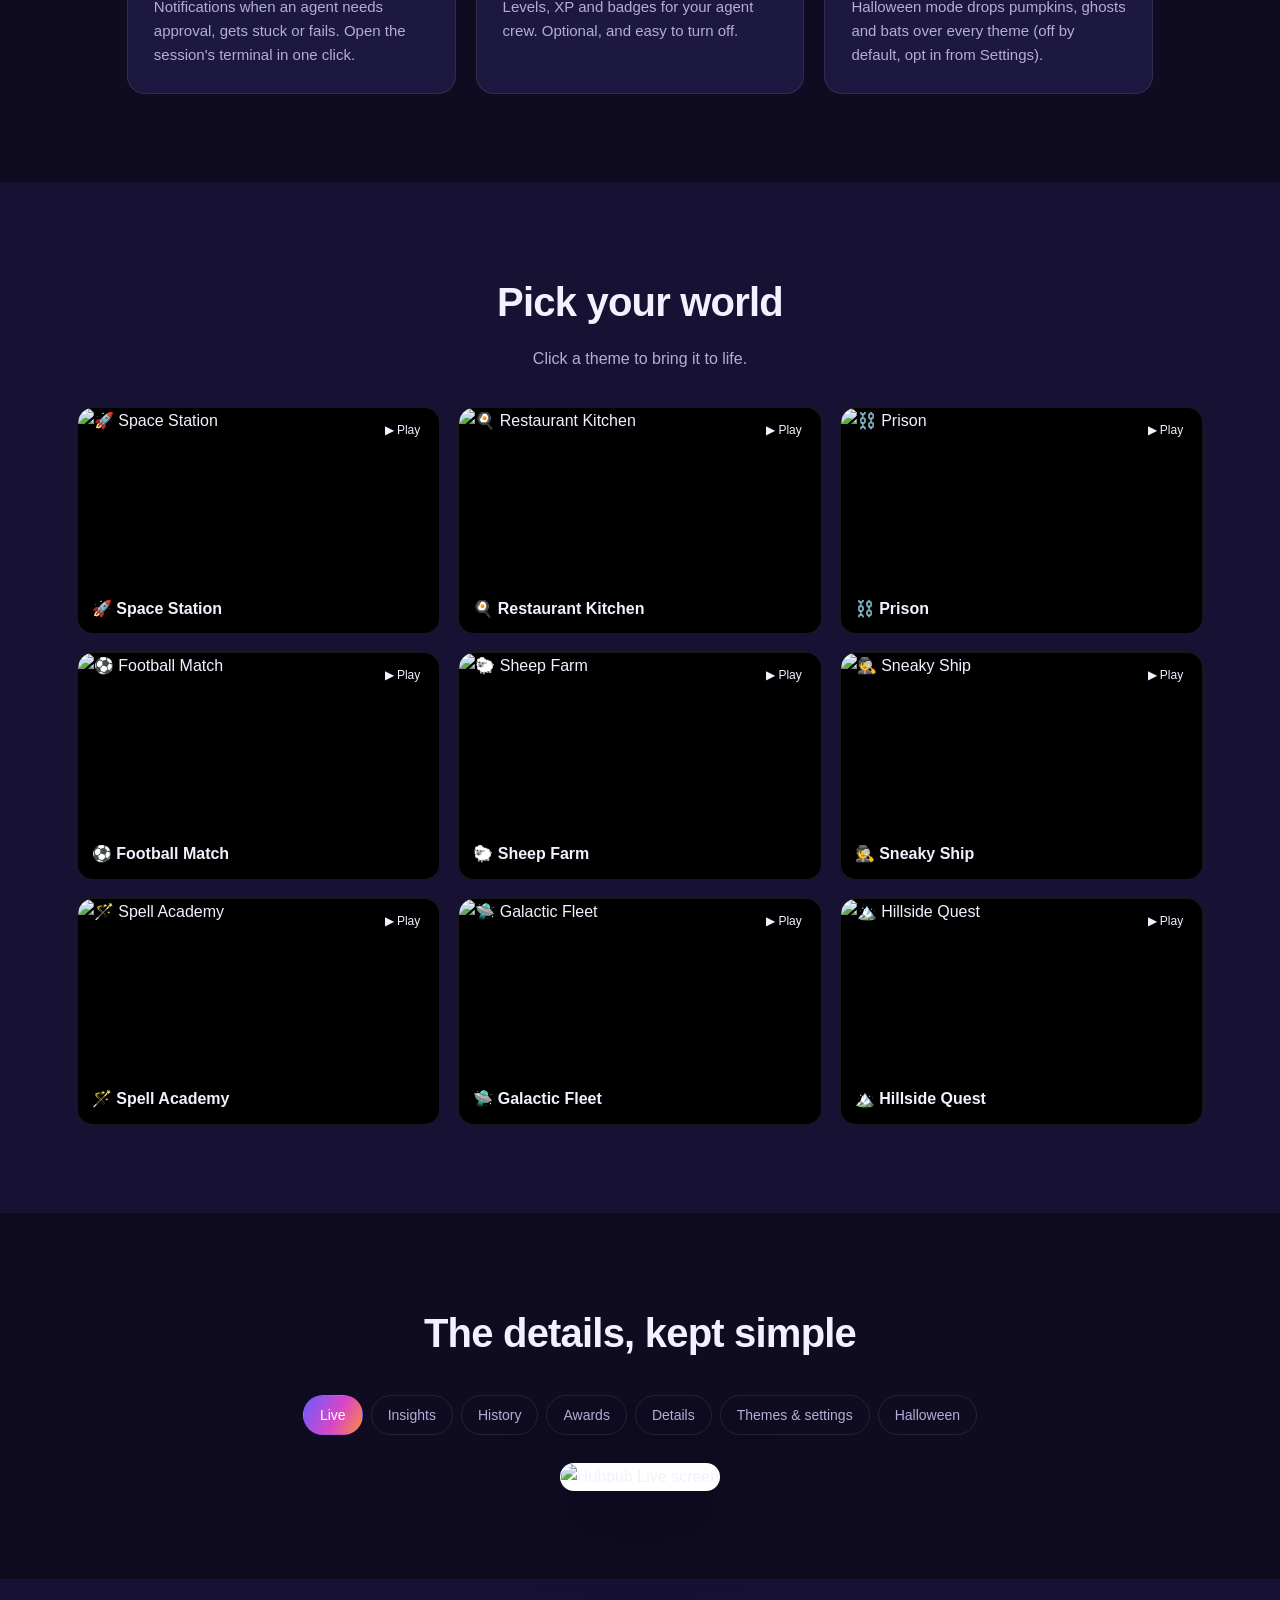
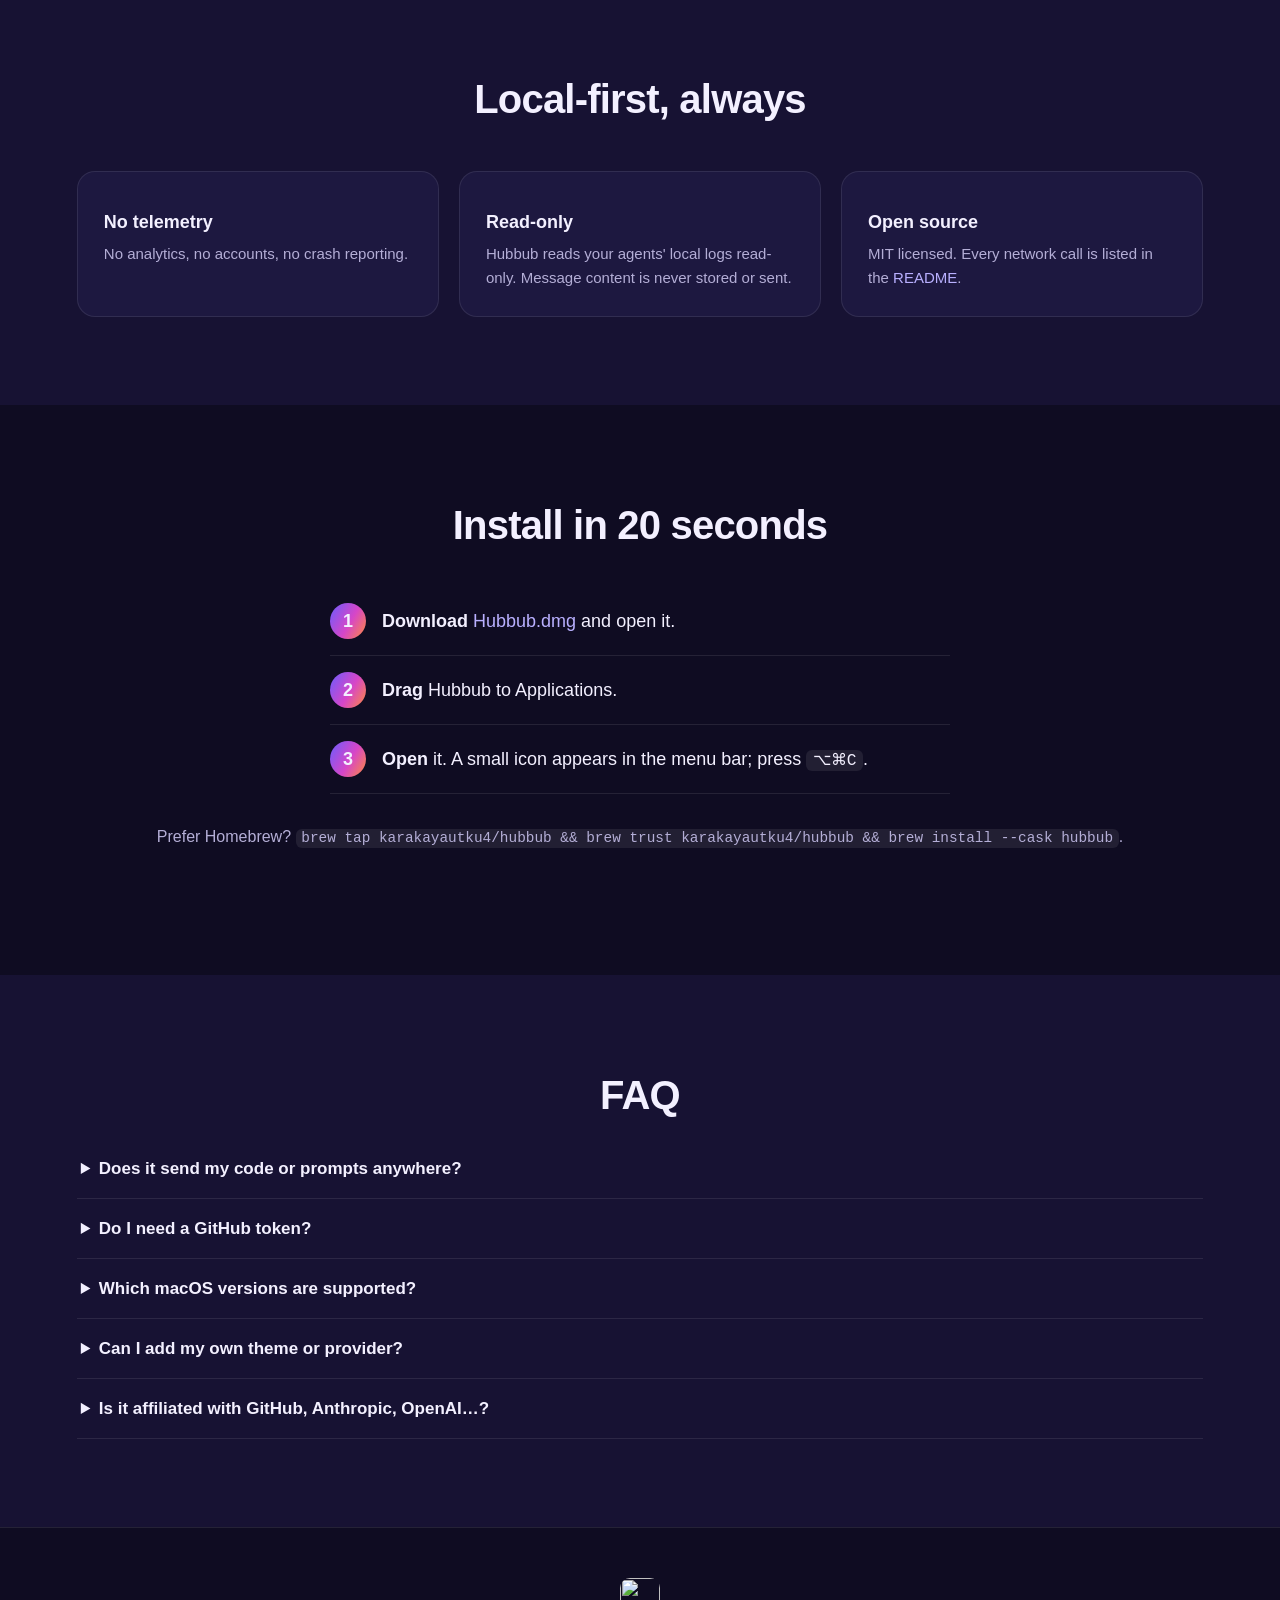
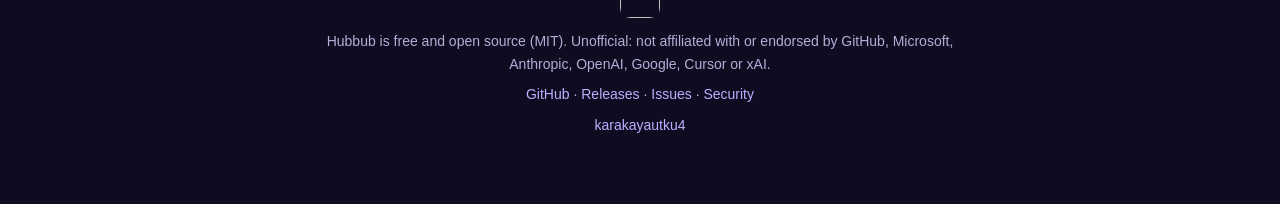
==== commit ec78dcca: "Docs: brew trust step for the tap Co-authored-by: Copilot <223556219+Copilot@users.noreply.github.co" ====
--- a/site/index.html
+++ b/site/index.html
@@ -29,7 +29,7 @@
  {"@type":"Question","name":"What is Hubbub?","acceptedAnswer":{"@type":"Answer","text":"Hubbub is a free, open-source macOS menu bar app that turns your AI coding agent sessions (GitHub Copilot CLI, Claude Code, Codex, Gemini CLI, Cursor) into small interactive 3D scenes, showing who is working, stuck or waiting for approval, plus tokens, context fill and cost."}},
  {"@type":"Question","name":"Does Hubbub send my code or prompts anywhere?","acceptedAnswer":{"@type":"Answer","text":"No. Hubbub only reads local session logs read-only, has no telemetry, and never stores or sends message content."}},
  {"@type":"Question","name":"Which macOS versions does Hubbub support?","acceptedAnswer":{"@type":"Answer","text":"macOS 14 (Sonoma) or later, on Apple silicon and Intel. The download is signed with a Developer ID and notarized by Apple."}},
- {"@type":"Question","name":"How do I install Hubbub?","acceptedAnswer":{"@type":"Answer","text":"Download Hubbub.dmg from GitHub Releases, drag Hubbub to Applications, or run: brew tap karakayautku4/hubbub && brew install --cask hubbub."}}]}
+ {"@type":"Question","name":"How do I install Hubbub?","acceptedAnswer":{"@type":"Answer","text":"Download Hubbub.dmg from GitHub Releases, drag Hubbub to Applications, or run: brew tap karakayautku4/hubbub && brew trust karakayautku4/hubbub && brew install --cask hubbub."}}]}
 ]}
 </script>
 <link rel="icon" href="images/icon.png">
@@ -119,7 +119,7 @@
       <li><span><b>Drag</b> Hubbub to Applications.</span></li>
       <li><span><b>Open</b> it. A small icon appears in the menu bar; press <kbd>⌥⌘C</kbd>.</span></li>
     </ol>
-    <p class="sub">Prefer Homebrew? <code>brew tap karakayautku4/hubbub &amp;&amp; brew install --cask hubbub</code>.</p>
+    <p class="sub">Prefer Homebrew? <code>brew tap karakayautku4/hubbub &amp;&amp; brew trust karakayautku4/hubbub &amp;&amp; brew install --cask hubbub</code>.</p>
   </section>
 
   <section id="faq" class="dark">
